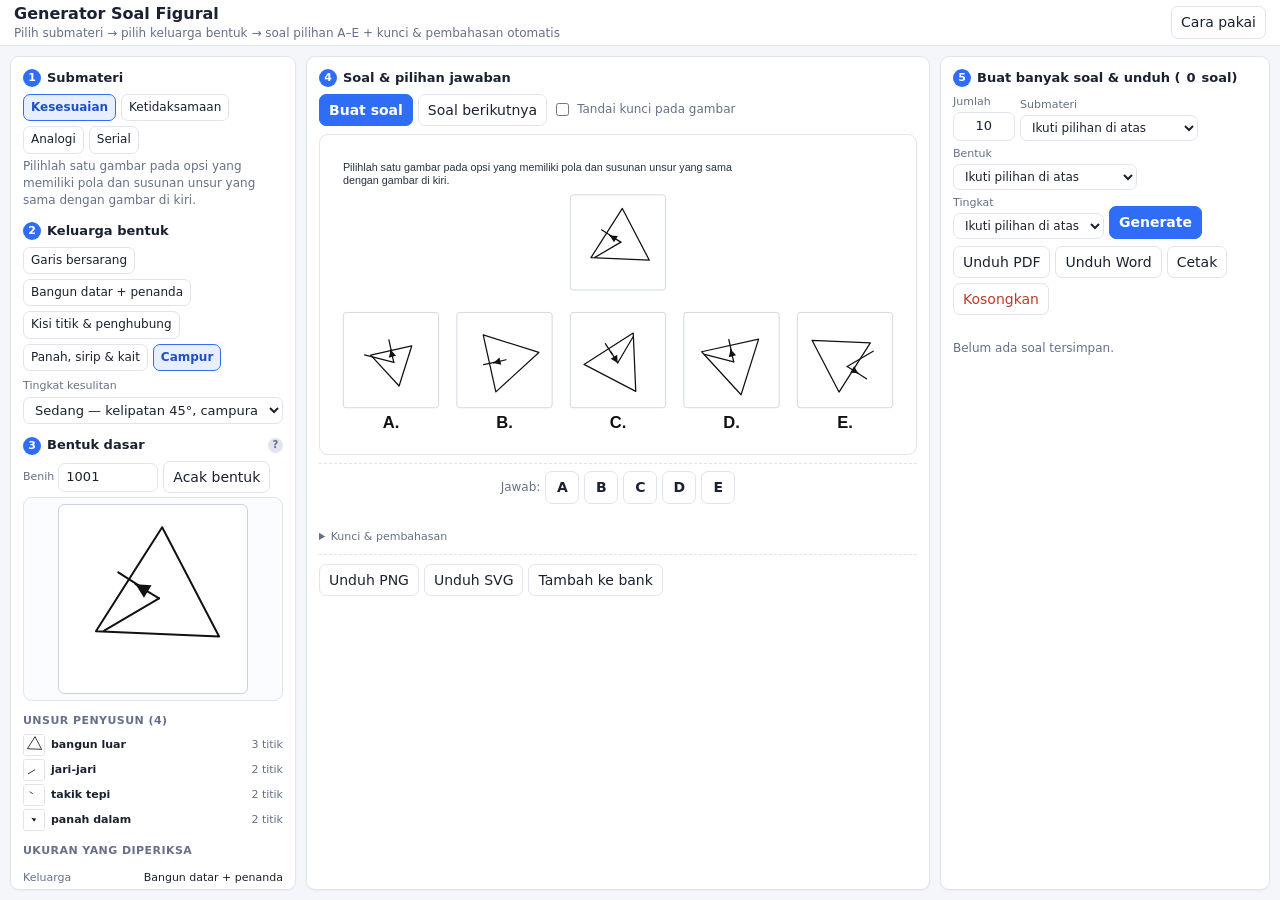
==== index.html @ b3f638f8 "first commit" ====
<!DOCTYPE html>
<html lang="id">
<head>
<meta charset="utf-8">
<meta name="viewport" content="width=device-width, initial-scale=1">
<title>Generator Soal Figural &mdash; Kesesuaian, Ketidaksamaan, Analogi &amp; Serial</title>
<link rel="stylesheet" href="css/style.css">
</head>
<body>

<header class="topbar">
  <div>
    <h1>Generator Soal Figural</h1>
    <p class="sub">Pilih submateri &rarr; pilih keluarga bentuk &rarr; soal pilihan A&ndash;E + kunci &amp; pembahasan otomatis</p>
  </div>
  <div class="topbar-actions">
    <button id="btn-help" class="ghost" type="button">Cara pakai</button>
  </div>
</header>

<div id="help" class="help" hidden>
  <ol>
    <li><b>Pilih submateri.</b> Kesesuaian, Ketidaksamaan, Analogi, atau Serial &mdash; keempatnya mengikuti bab Figural pada modul.</li>
    <li><b>Pilih keluarga bentuk.</b> Garis bersarang, bangun datar berpenanda, kisi titik, atau panah &amp; kait. Pilih <i>Campur</i> agar setiap soal memakai keluarga yang berbeda.</li>
    <li><b>Acak bentuk.</b> Setiap bentuk lahir dari sebuah nomor benih; benih yang sama selalu menghasilkan bentuk yang sama, jadi soal bisa dibuat ulang persis dari nomornya.</li>
    <li><b>Buat soal.</b> Program mengambil satu putaran sebagai kunci, lalu membuat pengecoh yang dijamin BUKAN putaran gambar acuan. Bayangan cermin selalu dihitung salah.</li>
    <li><b>Buat sepaket dan unduh.</b> Isi jumlah soal, tekan <i>Generate</i>, lalu unduh PDF (siap cetak) atau Word (siap sunting).</li>
  </ol>
</div>

<main class="layout">

  <!-- ============ KIRI: PENGATURAN & BENTUK ============ -->
  <section class="panel">
    <h2><span class="step">1</span> Submateri</h2>
    <div class="row wrap gap-s" id="tipe-picker"></div>
    <p class="hint" id="tipe-perintah"></p>

    <h2><span class="step">2</span> Keluarga bentuk</h2>
    <div class="row wrap gap-s" id="keluarga-picker"></div>

    <label class="field">
      <span>Tingkat kesulitan</span>
      <select id="tingkat">
        <option value="mudah">Mudah &mdash; putaran 90/180/270&deg;, pengecoh mencolok</option>
        <option value="sedang" selected>Sedang &mdash; kelipatan 45&deg;, campuran</option>
        <option value="sulit">Sulit &mdash; 45/135/225/315&deg;, beda halus</option>
      </select>
    </label>

    <h2><span class="step">3</span> Bentuk dasar
      <span class="tip" title="Bentuk dibangkitkan dari nomor benih. Benih yang sama selalu menghasilkan bentuk yang sama.">?</span>
    </h2>
    <div class="row gap-s wrap">
      <label class="num-field" title="Nomor benih bentuk">
        <span>Benih</span>
        <input type="number" id="benih" value="1001" min="0" step="1">
      </label>
      <button class="ghost" id="btn-acak-bentuk" type="button">Acak bentuk</button>
    </div>

    <div id="bentuk-view" class="bentuk-view"></div>

    <h3>Unsur penyusun (<span id="unsur-count">0</span>)</h3>
    <div id="unsur-list" class="unsur-list"></div>

    <h3>Ukuran yang diperiksa</h3>
    <dl class="ukur" id="ukur"></dl>
    <p class="hint" id="bentuk-status"></p>
  </section>

  <!-- ============ TENGAH: SOAL ============ -->
  <section class="panel wide">
    <h2><span class="step">4</span> Soal &amp; pilihan jawaban</h2>

    <div class="row gap-s wrap">
      <button class="primary" id="btn-buat" type="button">Buat soal</button>
      <button class="ghost" id="btn-soal-baru" type="button" title="Bentuk baru sekaligus soal baru">Soal berikutnya</button>
      <label class="check">
        <input type="checkbox" id="tampil-kunci">
        Tandai kunci pada gambar
      </label>
    </div>

    <div id="peringatan"></div>
    <div id="lembar" class="sheet"></div>

    <div id="jawab" class="answer" hidden>
      <div class="row gap-s wrap center">
        <span class="ans-label">Jawab:</span>
        <span id="tombol-jawab" class="row gap-s"></span>
      </div>
      <p id="umpan" class="feedback"></p>
      <p id="ungkap" class="reveal"></p>
    </div>

    <details class="bahas" id="bahas" hidden>
      <summary>Kunci &amp; pembahasan</summary>
      <ol id="bahas-isi"></ol>
    </details>

    <div class="quick" id="soal-aksi" hidden>
      <button class="ghost" id="btn-png" type="button">Unduh PNG</button>
      <button class="ghost" id="btn-svg" type="button">Unduh SVG</button>
      <button class="ghost" id="btn-tambah" type="button">Tambah ke bank</button>
    </div>
  </section>

  <!-- ============ KANAN: BANK SOAL ============ -->
  <section class="panel wide">
    <h2><span class="step">5</span> Buat banyak soal &amp; unduh
      (<span id="bank-count">0</span> soal)
    </h2>

    <div class="row gap-s wrap batch">
      <label class="num-field" title="Berapa soal yang dibuat sekaligus">
        <span>Jumlah</span>
        <input type="number" id="batch-jumlah" value="10" min="1" max="200">
      </label>
      <label class="num-field" title="Submateri untuk seluruh paket">
        <span>Submateri</span>
        <select id="batch-tipe">
          <option value="ikut" selected>Ikuti pilihan di atas</option>
          <option value="campur">Campuran keempatnya</option>
        </select>
      </label>
      <label class="num-field" title="Keluarga bentuk untuk seluruh paket">
        <span>Bentuk</span>
        <select id="batch-keluarga">
          <option value="ikut" selected>Ikuti pilihan di atas</option>
          <option value="campur">Campur semua keluarga</option>
        </select>
      </label>
      <label class="num-field" title="Tingkat kesulitan untuk seluruh paket">
        <span>Tingkat</span>
        <select id="batch-tingkat">
          <option value="ikut" selected>Ikuti pilihan di atas</option>
          <option value="campur">Campur ketiganya</option>
        </select>
      </label>
      <button class="primary" id="btn-batch" type="button">Generate</button>
    </div>

    <div class="row gap-s wrap" style="margin-top:7px">
      <button class="ghost" id="btn-pdf" type="button">Unduh PDF</button>
      <button class="ghost" id="btn-docx" type="button">Unduh Word</button>
      <button class="ghost" id="btn-cetak" type="button">Cetak</button>
      <button class="ghost danger" id="btn-kosongkan" type="button">Kosongkan</button>
    </div>

    <progress id="batch-progress" value="0" max="100" hidden></progress>
    <div class="status-line" id="batch-status"></div>
    <div id="bank" class="bank"></div>
  </section>

</main>

<div id="print-area" class="print-area"></div>

<script src="js/rng.js"></script>
<script src="js/figure.js"></script>
<script src="js/families.js"></script>
<script src="js/render.js"></script>
<script src="js/quiz.js"></script>
<script src="js/sheet.js"></script>
<script src="js/raster.js"></script>
<script src="js/pdf.js"></script>
<script src="js/docx.js"></script>
<script src="js/app.js"></script>
</body>
</html>
---- css/style.css ----
:root {
  --bg: #f4f6fa;
  --panel: #ffffff;
  --ink: #1b2130;
  --muted: #667089;
  --line: #dfe4ee;
  --brand: #2f6df6;
  --brand-dark: #1f4fc4;
  --ok: #12805c;
  --ok-bg: #e6f6f0;
  --warn: #9a5b00;
  --warn-bg: #fff4e2;
  --bad: #c0392b;
  --bad-bg: #fdeceb;
  --radius: 9px;
  --topbar: 46px;
}

* { box-sizing: border-box; }
[hidden] { display: none !important; }

html, body { height: 100%; }
body {
  margin: 0; overflow: hidden;            /* satu layar penuh, tanpa gulir halaman */
  background: var(--bg); color: var(--ink);
  font: 14px/1.45 "Segoe UI", system-ui, -apple-system, Arial, sans-serif;
}

h1 { font-size: 16px; margin: 0; }
h2 { font-size: 13px; margin: 12px 0 6px; display: flex; align-items: center; gap: 6px; }
h2:first-child { margin-top: 0; }
h3 {
  font-size: 11px; text-transform: uppercase; letter-spacing: .04em;
  color: var(--muted); margin: 12px 0 5px;
}

.step {
  display: inline-grid; place-items: center;
  width: 18px; height: 18px; border-radius: 50%;
  background: var(--brand); color: #fff; font-size: 11px; font-weight: 700;
}
.tip {
  display: inline-grid; place-items: center; cursor: help;
  width: 15px; height: 15px; border-radius: 50%; margin-left: auto;
  background: var(--line); color: var(--muted); font-size: 10px; font-weight: 700;
}

.topbar {
  height: var(--topbar);
  display: flex; align-items: center; justify-content: space-between; gap: 16px;
  padding: 0 14px; background: var(--panel); border-bottom: 1px solid var(--line);
}
.sub { margin: 0; color: var(--muted); font-size: 12px; }

.help {
  position: absolute; z-index: 20; top: var(--topbar); left: 0; right: 0;
  padding: 12px 18px 12px 40px; background: #eef3ff;
  border-bottom: 1px solid var(--line); color: #23324f; font-size: 13px;
  box-shadow: 0 6px 18px rgba(20, 30, 60, .12);
}
.help ol { margin: 0; padding-left: 18px; }
.help li { margin: 3px 0; }

/* ---------- tata letak satu layar ---------- */
.layout {
  height: calc(100vh - var(--topbar));
  display: grid;
  grid-template-columns: 286px minmax(460px, 1fr) 330px;
  gap: 10px; padding: 10px; align-items: stretch;
}
.panel {
  background: var(--panel); border: 1px solid var(--line); border-radius: var(--radius);
  padding: 12px; min-height: 0; overflow-y: auto;
  box-shadow: 0 1px 2px rgba(20, 30, 60, .04);
}
.panel.wide { display: flex; flex-direction: column; }

/* layar sempit: kembali ke susunan bertumpuk yang bisa digulir */
@media (max-width: 1180px) {
  body { overflow: auto; }
  .layout { height: auto; grid-template-columns: 1fr 1fr; }
  .panel { overflow: visible; }
  .panel.wide { grid-column: 1 / -1; }
}
@media (max-width: 760px) { .layout { grid-template-columns: 1fr; } }

/* ---------- kontrol ---------- */
button {
  font: inherit; cursor: pointer; border-radius: 7px; padding: 5px 9px;
  border: 1px solid var(--line); background: #fff; color: var(--ink);
  transition: background .12s, border-color .12s;
}
button:hover { background: #f2f5fb; border-color: #c7d0e2; }
button:disabled { opacity: .5; cursor: default; }
button.primary { background: var(--brand); border-color: var(--brand); color: #fff; font-weight: 600; }
button.primary:hover { background: var(--brand-dark); }
button.ghost.active { background: #e7efff; border-color: var(--brand); color: var(--brand-dark); font-weight: 600; }
button.danger { color: var(--bad); }
button.danger:hover { background: var(--bad-bg); border-color: #f0b4ae; }

.row { display: flex; align-items: center; }
.row.wrap { flex-wrap: wrap; }
.row.center { justify-content: center; }
.gap-s { gap: 5px; }

.field { display: block; margin: 7px 0; }
.field > span { display: block; font-size: 11px; color: var(--muted); margin-bottom: 3px; }
.field.inline { margin: 0; }
select, input[type="text"], input[type="number"] {
  font: inherit; font-size: 13px; padding: 4px 7px; border: 1px solid var(--line);
  border-radius: 7px; background: #fff; color: var(--ink); width: 100%;
}
.check { display: flex; align-items: center; gap: 5px; font-size: 12px; color: var(--muted); }
.hint { font-size: 12px; color: var(--muted); margin: 4px 0; }
.quick {
  display: flex; flex-wrap: wrap; gap: 5px; margin-top: 9px; padding-top: 9px;
  border-top: 1px dashed var(--line);
}

/* ---------- pemilih tipe & keluarga ---------- */
#tipe-picker button, #keluarga-picker button { padding: 4px 7px; font-size: 12px; }
.num-field { display: flex; align-items: center; gap: 4px; font-size: 11px; color: var(--muted); }
.num-field input { width: 100px; }

/* ---------- pratinjau bentuk ---------- */
.bentuk-view {
  display: grid; place-items: center; padding: 6px; margin: 4px 0 6px; min-height: 90px;
  background: #fbfcff; border: 1px solid var(--line); border-radius: var(--radius);
}
.bentuk-view svg { display: block; max-width: 100%; height: auto; max-height: 190px; }

/* daftar unsur penyusun bentuk */
.unsur-list { display: grid; gap: 3px; }
.unsur-row {
  display: grid; grid-template-columns: 22px 1fr auto; gap: 6px; align-items: center;
  font-size: 11px; color: var(--muted);
}
.unsur-row .mini {
  width: 22px; height: 22px; border: 1px solid var(--line); border-radius: 3px;
  overflow: hidden; background: #fff;
}
.unsur-row .mini svg { display: block; width: 100%; height: 100%; }
.unsur-row b { color: var(--ink); font-weight: 600; }

/* ukuran bentuk yang terukur */
.ukur { display: grid; grid-template-columns: 1fr auto; gap: 1px 8px; font-size: 11px; }
.ukur dt { color: var(--muted); margin: 0; }
.ukur dd { margin: 0; text-align: right; font-variant-numeric: tabular-nums; }
.ukur dd.ok { color: var(--ok); font-weight: 600; }
.ukur dd.bad { color: var(--bad); font-weight: 600; }

.status { font-size: 12px; margin: 6px 0; padding: 5px 8px; border-radius: 7px; }
.status.ok { color: var(--ok); background: var(--ok-bg); }
.status.bad { color: var(--bad); background: var(--bad-bg); }

/* ---------- lembar soal ---------- */
.sheet {
  margin: 8px 0; padding: 8px; background: #fff;
  border: 1px solid var(--line); border-radius: var(--radius); overflow: auto;
  flex: 0 1 auto; min-height: 0;
}
.sheet:empty { display: none; }
.sheet svg { display: block; max-width: 100%; height: auto; margin: 0 auto; }

.answer { border-top: 1px dashed var(--line); padding-top: 7px; }
.ans-label { font-size: 12px; color: var(--muted); }
.opt-btn { width: 34px; font-weight: 700; }
.opt-btn.right { background: var(--ok-bg); border-color: #9ad9c2; color: var(--ok); }
.opt-btn.wrong { background: var(--bad-bg); border-color: #f0b4ae; color: var(--bad); }
.feedback { font-size: 12px; margin: 5px 0 0; min-height: 1em; }
.feedback.ok { color: var(--ok); }
.feedback.bad { color: var(--bad); }
.reveal { font-size: 12px; color: var(--muted); margin: 2px 0 0; }

.note {
  font-size: 12px; padding: 6px 8px; border-radius: 7px; margin: 5px 0;
  background: var(--warn-bg); color: var(--warn);
}

/* uraian pembahasan di layar */
.bahas { font-size: 12px; color: #3a4256; margin-top: 6px; }
.bahas summary { cursor: pointer; color: var(--muted); font-size: 11px; }
.bahas ol { margin: 5px 0 0 16px; padding: 0; }
.bahas li { margin: 3px 0; }

/* ---------- buat banyak soal ---------- */
.batch { align-items: flex-end; }
.batch .num-field { flex-direction: column; align-items: flex-start; gap: 2px; }
.batch .num-field input { width: 62px; text-align: right; }
.batch .num-field select { width: auto; font-size: 12px; }
progress { width: 100%; height: 5px; margin-top: 5px; }
.status-line { font-size: 12px; color: var(--muted); min-height: 15px; margin-top: 3px; }
.status-line.error { color: var(--bad); }

/* ---------- bank soal ---------- */
.bank {
  display: grid; gap: 7px; margin-top: 7px;
  flex: 1 1 auto; min-height: 60px; overflow-y: auto;
}
.bank:empty::after { content: "Belum ada soal tersimpan."; color: var(--muted); font-size: 12px; }
.bank-item {
  border: 1px solid var(--line); border-radius: var(--radius); padding: 6px;
  display: grid; grid-template-columns: 1fr auto; gap: 8px; align-items: center;
}
.bank-item svg { display: block; max-width: 100%; height: auto; max-height: 130px; }
.bank-meta { font-size: 11px; color: var(--muted); }
.bank-tipe { color: var(--brand-dark); }
.bank-key { font-weight: 700; color: var(--ink); font-size: 12px; }

/* layar pendek (mis. laptop 768px): rapatkan agar tetap muat satu layar */
@media (max-height: 880px) {
  .bentuk-view { min-height: 70px; padding: 4px; margin: 3px 0 5px; }
  .bentuk-view svg { max-height: 150px; }
  h2 { margin: 7px 0 4px; font-size: 12.5px; }
  h3 { margin: 7px 0 3px; }
  .field { margin: 4px 0; }
  .field > span { margin-bottom: 2px; }
  .quick { margin-top: 6px; padding-top: 6px; }
  .hint { margin: 2px 0; }
  #tipe-picker button, #keluarga-picker button { font-size: 11.5px; padding: 3px 6px; }
}

/* layar sangat pendek (mis. 1280x720): rapatkan lagi */
@media (max-height: 790px) {
  .bentuk-view svg { max-height: 118px; }
  .unsur-row { font-size: 10px; }
  .unsur-row .mini { width: 18px; height: 18px; }
  .field { margin: 3px 0; }
  h2 { margin: 5px 0 3px; }
  h3 { margin: 5px 0 2px; }
  .quick { margin-top: 5px; padding-top: 5px; }
  .status { margin: 3px 0; padding: 4px 7px; font-size: 11.5px; }
}

/* ---------- cetak ---------- */
.print-area { display: none; }
@media print {
  body { background: #fff; overflow: visible; height: auto; }
  .topbar, .help, .layout { display: none !important; }
  .print-area { display: block; padding: 0; }
  .print-q { page-break-inside: avoid; margin: 0 0 18px; }
  .print-q svg { max-width: 100%; height: auto; }
  .print-key { page-break-before: always; font-size: 14px; }
  .print-key h2 { font-size: 16px; }
  .print-key td { padding: 3px 14px 3px 0; }
}
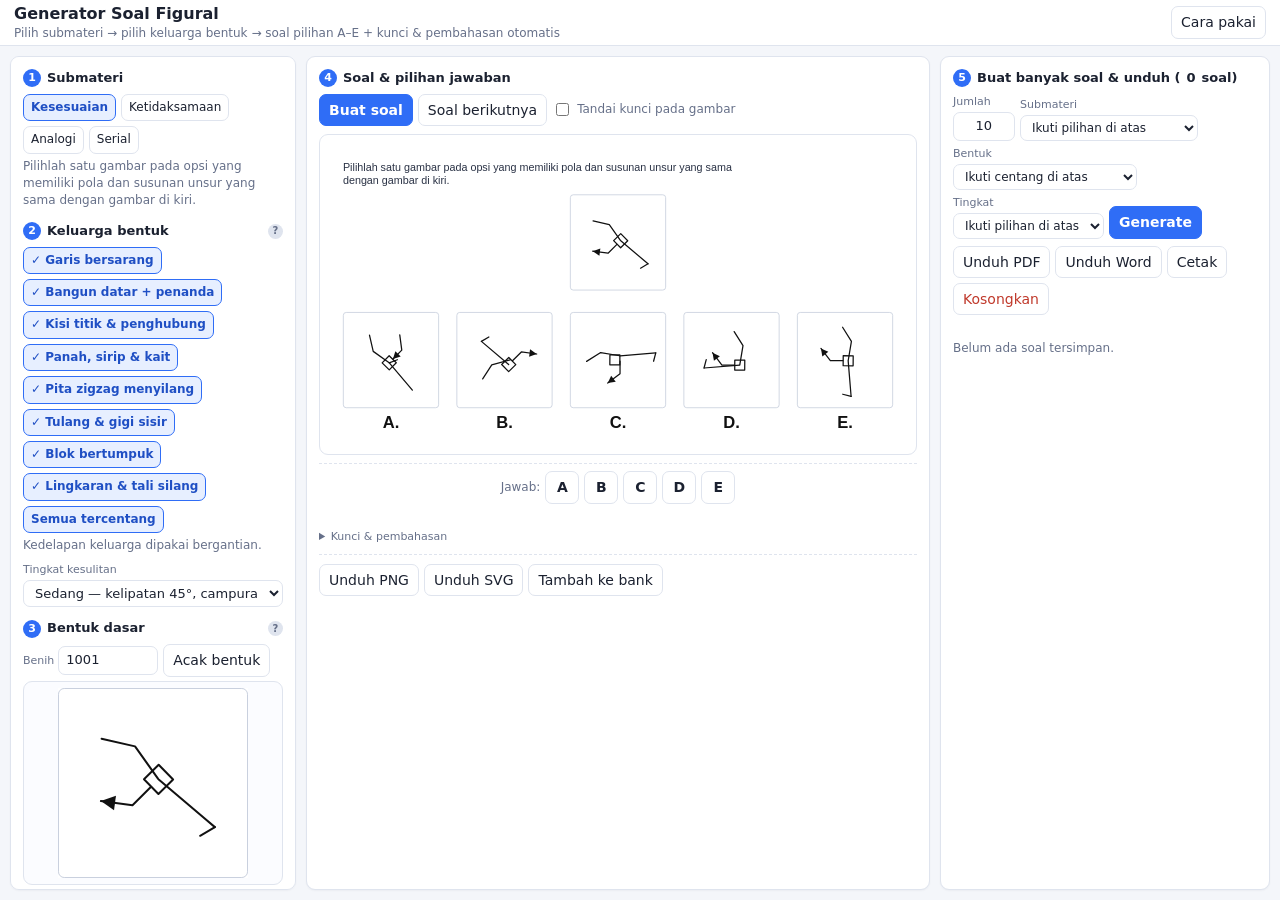
==== commit 6734669c: "update3" ====
--- a/index.html
+++ b/index.html
@@ -21,7 +21,7 @@
 <div id="help" class="help" hidden>
   <ol>
     <li><b>Pilih submateri.</b> Kesesuaian, Ketidaksamaan, Analogi, atau Serial &mdash; keempatnya mengikuti bab Figural pada modul.</li>
-    <li><b>Pilih keluarga bentuk.</b> Garis bersarang, bangun datar berpenanda, kisi titik, atau panah &amp; kait. Pilih <i>Campur</i> agar setiap soal memakai keluarga yang berbeda.</li>
+    <li><b>Centang keluarga bentuk.</b> Boleh lebih dari satu &mdash; soal hanya dibuat dari keluarga yang tercentang, dan dipakai bergantian. Tekan <i>Pilih semua</i> untuk memakai kedelapannya.</li>
     <li><b>Acak bentuk.</b> Setiap bentuk lahir dari sebuah nomor benih; benih yang sama selalu menghasilkan bentuk yang sama, jadi soal bisa dibuat ulang persis dari nomornya.</li>
     <li><b>Buat soal.</b> Program mengambil satu putaran sebagai kunci, lalu membuat pengecoh yang dijamin BUKAN putaran gambar acuan. Bayangan cermin selalu dihitung salah.</li>
     <li><b>Buat sepaket dan unduh.</b> Isi jumlah soal, tekan <i>Generate</i>, lalu unduh PDF (siap cetak) atau Word (siap sunting).</li>
@@ -36,8 +36,11 @@
     <div class="row wrap gap-s" id="tipe-picker"></div>
     <p class="hint" id="tipe-perintah"></p>
 
-    <h2><span class="step">2</span> Keluarga bentuk</h2>
+    <h2><span class="step">2</span> Keluarga bentuk
+      <span class="tip" title="Centang satu atau beberapa keluarga. Soal hanya dibuat dari yang tercentang.">?</span>
+    </h2>
     <div class="row wrap gap-s" id="keluarga-picker"></div>
+    <p class="hint" id="keluarga-hint"></p>
 
     <label class="field">
       <span>Tingkat kesulitan</span>
@@ -127,7 +130,7 @@
       <label class="num-field" title="Keluarga bentuk untuk seluruh paket">
         <span>Bentuk</span>
         <select id="batch-keluarga">
-          <option value="ikut" selected>Ikuti pilihan di atas</option>
+          <option value="ikut" selected>Ikuti centang di atas</option>
           <option value="campur">Campur semua keluarga</option>
         </select>
       </label>
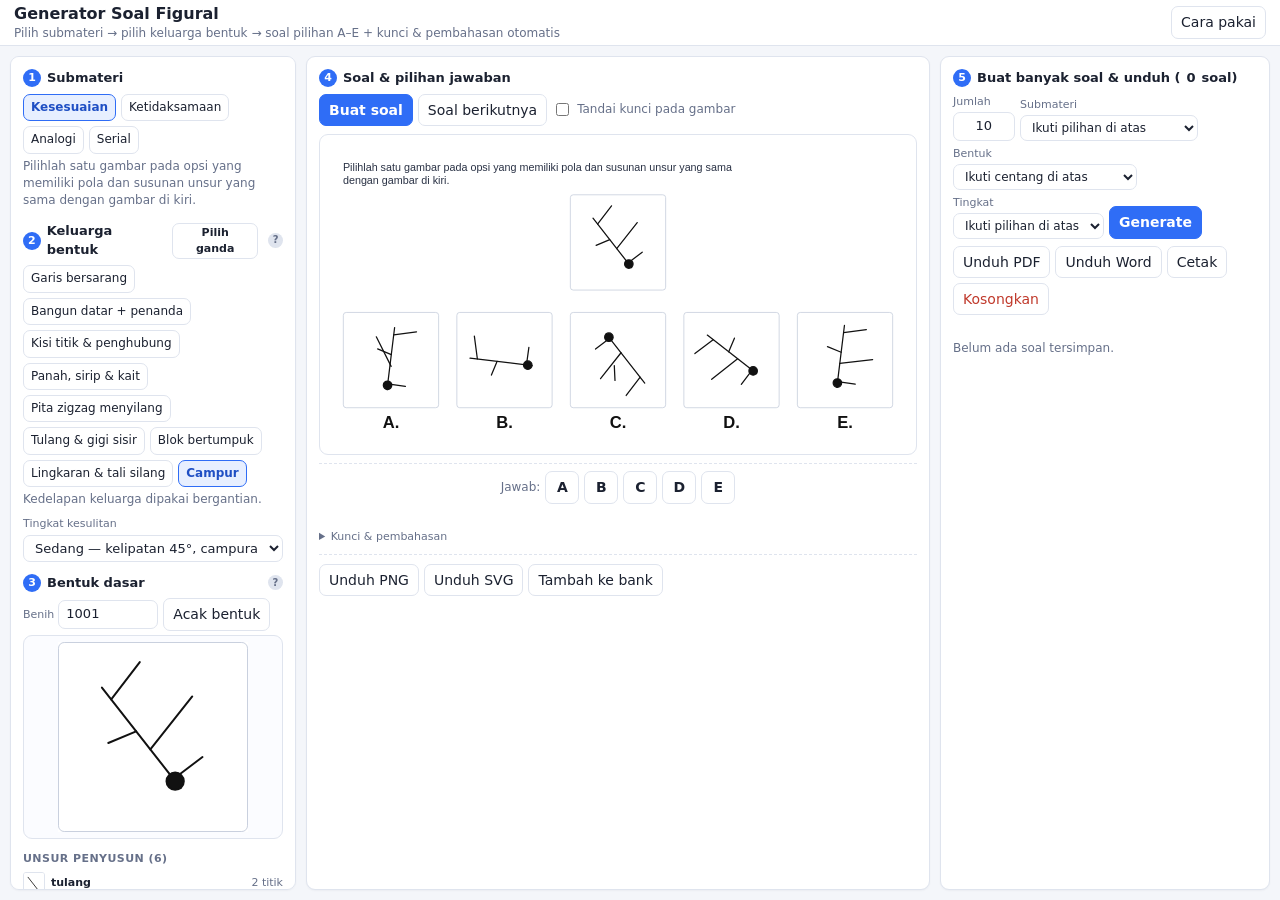
==== commit 99bd0a4b: "update4" ====
--- a/index.html
+++ b/index.html
@@ -37,7 +37,8 @@
     <p class="hint" id="tipe-perintah"></p>
 
     <h2><span class="step">2</span> Keluarga bentuk
-      <span class="tip" title="Centang satu atau beberapa keluarga. Soal hanya dibuat dari yang tercentang.">?</span>
+      <button id="btn-mode-ganda" class="ghost mode-btn" type="button">Pilih ganda</button>
+      <span class="tip" title="Mode tunggal: satu keluarga saja (atau Campur). Mode ganda: centang beberapa keluarga sekaligus.">?</span>
     </h2>
     <div class="row wrap gap-s" id="keluarga-picker"></div>
     <p class="hint" id="keluarga-hint"></p>
--- a/css/style.css
+++ b/css/style.css
@@ -119,6 +119,10 @@
 
 /* ---------- pemilih tipe & keluarga ---------- */
 #tipe-picker button, #keluarga-picker button { padding: 4px 7px; font-size: 12px; }
+
+/* Saklar mode pilih tunggal/ganda, duduk di ujung kanan judulnya. */
+h2 .mode-btn { margin-left: auto; padding: 1px 8px; font-size: 11px; font-weight: 600; }
+h2 .mode-btn + .tip { margin-left: 4px; }
 .num-field { display: flex; align-items: center; gap: 4px; font-size: 11px; color: var(--muted); }
 .num-field input { width: 100px; }
 
